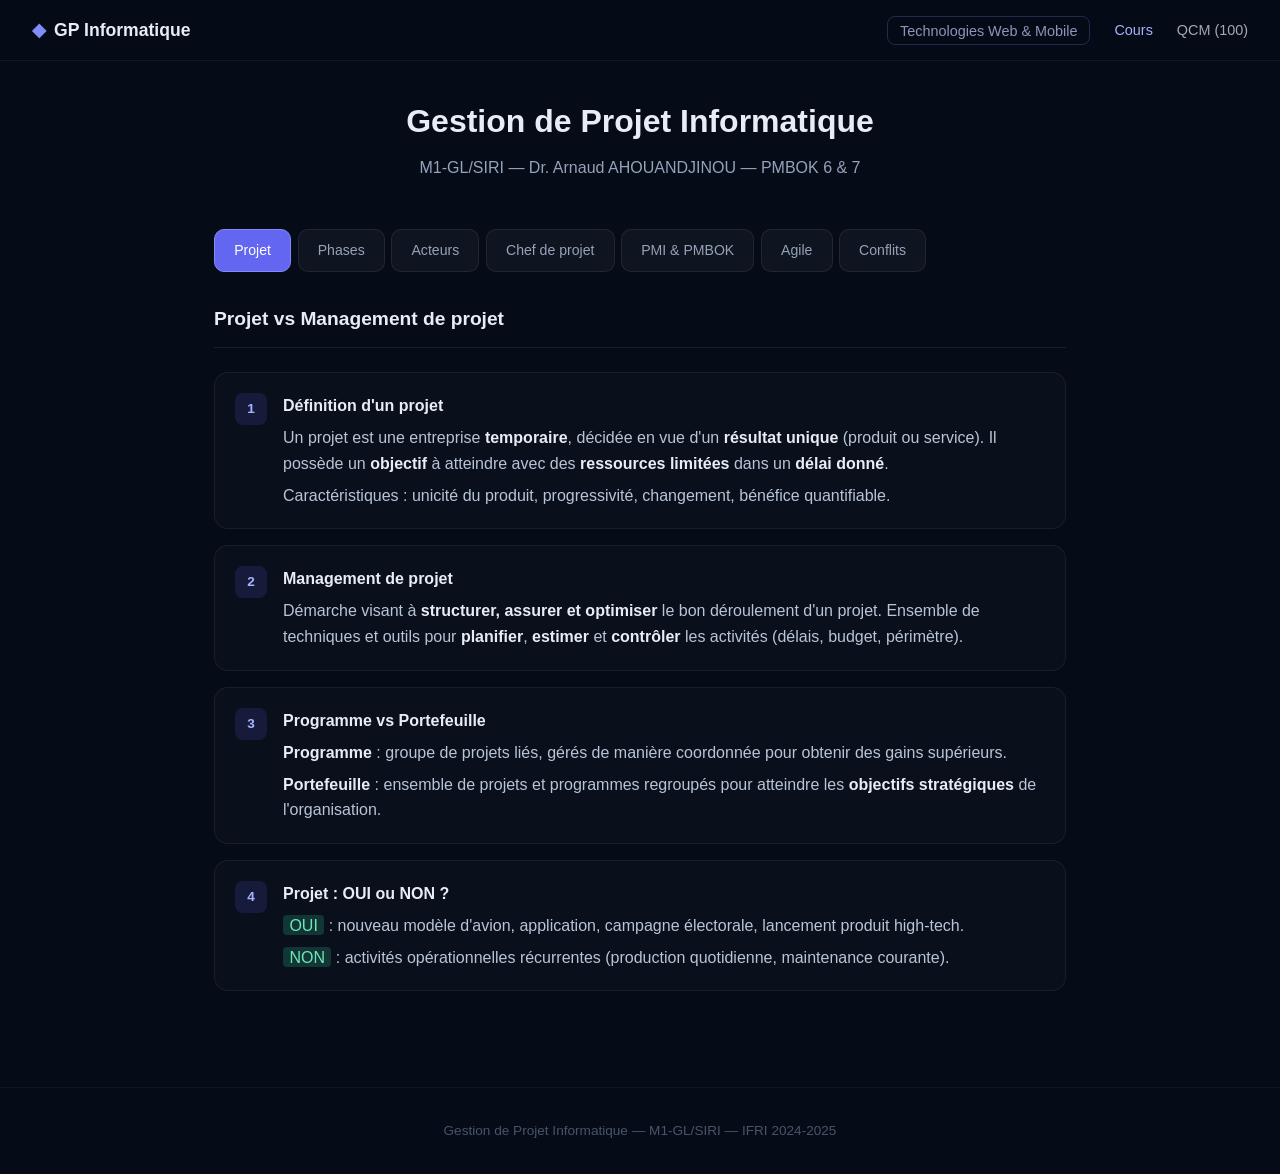
==== gp.html @ 97e02bc0 "ajout de gestion de projet" ====
<!DOCTYPE html>
<html lang="fr">
  <head>
    <meta charset="UTF-8" />
    <meta name="viewport" content="width=device-width, initial-scale=1.0" />
    <title>Gestion de Projet Informatique | M1-GL/SIRI</title>
    <link
      rel="stylesheet"
      href="https://api.fontshare.com/v2/css?f[]=satoshi@300,400,500,700,900&display=swap"
    />
    <link rel="stylesheet" href="./styles.css" />
  </head>
  <body>
    <nav class="navbar">
      <div class="navbar__brand">
        <span class="navbar__icon">&#9670;</span> GP Informatique
      </div>
      <ul class="navbar__links">
        <li><a href="index.html" class="nav-link nav-link--page">Technologies Web &amp; Mobile</a></li>
        <li><a href="#cours" class="nav-link active" data-section="cours">Cours</a></li>
        <li><a href="#qcm" class="nav-link" data-section="qcm">QCM (100)</a></li>
      </ul>
    </nav>

    <!-- COURS -->
    <section class="section" id="cours">
      <div class="section__header">
        <h2>Gestion de Projet Informatique</h2>
        <p>M1-GL/SIRI &mdash; Dr. Arnaud AHOUANDJINOU &mdash; PMBOK 6 &amp; 7</p>
      </div>

      <div class="tabs">
        <button class="tab active" data-tab="ch1">Projet</button>
        <button class="tab" data-tab="ch2">Phases</button>
        <button class="tab" data-tab="ch3">Acteurs</button>
        <button class="tab" data-tab="ch4">Chef de projet</button>
        <button class="tab" data-tab="ch5">PMI &amp; PMBOK</button>
        <button class="tab" data-tab="ch6">Agile</button>
        <button class="tab" data-tab="ch7">Conflits</button>
      </div>

      <div class="tab-panels">
        <div class="tab-panel active" id="panel-ch1">
          <h3>Projet vs Management de projet</h3>
          <div class="correction-item">
            <span class="num">1</span>
            <div>
              <strong>D&eacute;finition d'un projet</strong>
              <p>Un projet est une entreprise <strong>temporaire</strong>, d&eacute;cid&eacute;e en vue d'un <strong>r&eacute;sultat unique</strong> (produit ou service). Il poss&egrave;de un <strong>objectif</strong> &agrave; atteindre avec des <strong>ressources limit&eacute;es</strong> dans un <strong>d&eacute;lai donn&eacute;</strong>.</p>
              <p>Caract&eacute;ristiques : unicit&eacute; du produit, progressivit&eacute;, changement, b&eacute;n&eacute;fice quantifiable.</p>
            </div>
          </div>
          <div class="correction-item">
            <span class="num">2</span>
            <div>
              <strong>Management de projet</strong>
              <p>D&eacute;marche visant &agrave; <strong>structurer, assurer et optimiser</strong> le bon d&eacute;roulement d'un projet. Ensemble de techniques et outils pour <strong>planifier</strong>, <strong>estimer</strong> et <strong>contr&ocirc;ler</strong> les activit&eacute;s (d&eacute;lais, budget, p&eacute;rim&egrave;tre).</p>
            </div>
          </div>
          <div class="correction-item">
            <span class="num">3</span>
            <div>
              <strong>Programme vs Portefeuille</strong>
              <p><strong>Programme</strong> : groupe de projets li&eacute;s, g&eacute;r&eacute;s de mani&egrave;re coordonn&eacute;e pour obtenir des gains sup&eacute;rieurs.</p>
              <p><strong>Portefeuille</strong> : ensemble de projets et programmes regroup&eacute;s pour atteindre les <strong>objectifs strat&eacute;giques</strong> de l'organisation.</p>
            </div>
          </div>
          <div class="correction-item">
            <span class="num">4</span>
            <div>
              <strong>Projet : OUI ou NON ?</strong>
              <p><mark>OUI</mark> : nouveau mod&egrave;le d'avion, application, campagne &eacute;lectorale, lancement produit high-tech.</p>
              <p><mark>NON</mark> : activit&eacute;s op&eacute;rationnelles r&eacute;currentes (production quotidienne, maintenance courante).</p>
            </div>
          </div>
        </div>

        <div class="tab-panel" id="panel-ch2">
          <h3>Phases &amp; Cycle de vie</h3>
          <div class="correction-item">
            <span class="num">1</span>
            <div>
              <strong>Phase de projet</strong>
              <p>Ensemble d'activit&eacute;s li&eacute;es logiquement aboutissant &agrave; un ou plusieurs <strong>livrables</strong>. Les phases peuvent &ecirc;tre <strong>s&eacute;quentielles</strong> ou se <strong>chevaucher</strong>.</p>
            </div>
          </div>
          <div class="correction-item">
            <span class="num">2</span>
            <div>
              <strong>Porte de phase (GO-NO-GO)</strong>
              <p>Revue en fin de phase : d&eacute;cision de passer &agrave; la phase suivante, modifier ou <strong>clore le projet</strong>. &Eacute;galement appel&eacute;e porte de gouvernance ou point d'arr&ecirc;t.</p>
              <p>R&eacute;sultat possible de l'&eacute;tude de faisabilit&eacute; : <strong>d&eacute;cision de clore le projet</strong>.</p>
            </div>
          </div>
          <div class="correction-item">
            <span class="num">3</span>
            <div>
              <strong>Relations entre phases</strong>
              <p><strong>S&eacute;quentielle</strong> : r&eacute;duit l'incertitude, une phase d&eacute;marre apr&egrave;s la fin de la pr&eacute;c&eacute;dente.</p>
              <p><strong>Chevauchement</strong> : peut raccourcir l'&eacute;ch&eacute;ancier mais augmente le risque de reprises.</p>
            </div>
          </div>
        </div>

        <div class="tab-panel" id="panel-ch3">
          <h3>Acteurs du projet</h3>
          <div class="correction-item">
            <span class="num">1</span>
            <div>
              <strong>Principaux acteurs</strong>
              <p>Chef de projet, &eacute;quipe projet, <strong>sponsor/commanditaire</strong>, comit&eacute; de pilotage (COPIL), client/utilisateurs finaux, PMO, parties prenantes internes et externes, fournisseurs et sous-traitants.</p>
            </div>
          </div>
          <div class="correction-item">
            <span class="num">2</span>
            <div>
              <strong>Documents cl&eacute;s</strong>
              <p><strong>Business case</strong> : justification &eacute;conomique (TIR, VAN, ROI).</p>
              <p><strong>Charte du projet</strong> : autorise le projet, d&eacute;finit objectifs, sponsor, &eacute;quipe, niveau d'autorit&eacute; du chef de projet.</p>
              <p><strong>&Eacute;nonc&eacute; de p&eacute;rim&egrave;tre</strong> : base d'accord entre parties prenantes.</p>
            </div>
          </div>
        </div>

        <div class="tab-panel" id="panel-ch4">
          <h3>Le Chef de Projet</h3>
          <div class="correction-item">
            <span class="num">1</span>
            <div>
              <strong>R&ocirc;le</strong>
              <p>Chef d'orchestre : dirige l'&eacute;quipe pour atteindre les objectifs. Priorit&eacute; &agrave; la <strong>communication</strong> (~90% du temps). N'est pas cens&eacute; r&eacute;aliser toutes les t&acirc;ches techniques.</p>
            </div>
          </div>
          <div class="correction-item">
            <span class="num">2</span>
            <div>
              <strong>Comp&eacute;tences &amp; pouvoirs</strong>
              <p>Leadership, motivation, communication, n&eacute;gociation, r&eacute;solution de conflits, intelligence &eacute;motionnelle.</p>
              <p>Pouvoirs : position, expert, r&eacute;f&eacute;rence, r&eacute;compense, coercitif, relationnel, charismatique.</p>
            </div>
          </div>
          <div class="correction-item">
            <span class="num">3</span>
            <div>
              <strong>Motivation &amp; &eacute;quipe</strong>
              <p><strong>Objectifs SMART</strong> : Sp&eacute;cifique, Mesurable, Atteignable, R&eacute;aliste, Temporellement d&eacute;fini.</p>
              <p><strong>Maslow</strong> : pyramide des besoins. <strong>Herzberg</strong> : facteurs d'hygi&egrave;ne vs facteurs de motivation.</p>
              <p><strong>Charte d'&eacute;quipe</strong> et <strong>r&egrave;gles de base</strong> (ground rules) pour les r&eacute;unions.</p>
            </div>
          </div>
        </div>

        <div class="tab-panel" id="panel-ch5">
          <h3>PMI &amp; PMBOK</h3>
          <div class="correction-item">
            <span class="num">1</span>
            <div>
              <strong>PMI</strong>
              <p><strong>Project Management Institute</strong> : standards, publications et certifications (PMP, CAPM, etc.).</p>
            </div>
          </div>
          <div class="correction-item">
            <span class="num">2</span>
            <div>
              <strong>PMBOK 6 vs 7</strong>
              <p><strong>6&egrave;me &eacute;dition</strong> : 10 domaines de management (Int&eacute;gration, P&eacute;rim&egrave;tre, Temps, Co&ucirc;t, Qualit&eacute;, Ressources, Communications, Risques, Approvisionnement, Parties prenantes).</p>
              <p><strong>7&egrave;me &eacute;dition</strong> : 12 principes + 8 domaines de performance + 3 domaines (Personnes, Processus, Environnement commercial).</p>
            </div>
          </div>
          <div class="correction-item">
            <span class="num">3</span>
            <div>
              <strong>Code &eacute;thique</strong>
              <p>Responsabilit&eacute;, respect, &eacute;quit&eacute;, honn&ecirc;tet&eacute;. Le chef de projet agit avec int&eacute;grit&eacute; et dans l'int&eacute;r&ecirc;t du projet et des parties prenantes.</p>
            </div>
          </div>
        </div>

        <div class="tab-panel" id="panel-ch6">
          <h3>Pr&eacute;dictif vs Agile</h3>
          <div class="correction-item">
            <span class="num">1</span>
            <div>
              <strong>Approche pr&eacute;dictive (cascade)</strong>
              <p>Plan d&eacute;taill&eacute; en amont, p&eacute;rim&egrave;tre stable, phases s&eacute;quentielles. Triangle de fer : <strong>Co&ucirc;t &mdash; D&eacute;lai &mdash; P&eacute;rim&egrave;tre/Qualit&eacute;</strong>.</p>
            </div>
          </div>
          <div class="correction-item">
            <span class="num">2</span>
            <div>
              <strong>Approche Agile</strong>
              <p>Livraisons it&eacute;ratives, adaptation au changement, <strong>servant leader</strong>, backlog prioris&eacute;, sprints (timeboxing), daily stand-ups, r&eacute;trospectives.</p>
              <p><strong>KANBAN</strong> : suit le travail en cours (WIP). <strong>Scrum</strong> : framework avec r&ocirc;les, &eacute;v&eacute;nements, artefacts.</p>
            </div>
          </div>
          <div class="correction-item">
            <span class="num">3</span>
            <div>
              <strong>Hybride</strong>
              <p>Combinaison sur mesure : planification pr&eacute;dictive + r&eacute;trospectives et engagement Agile pour optimiser la performance de l'&eacute;quipe.</p>
            </div>
          </div>
        </div>

        <div class="tab-panel" id="panel-ch7">
          <h3>Gestion des conflits</h3>
          <div class="correction-item">
            <span class="num">1</span>
            <div>
              <strong>Causes de conflit</strong>
              <p>Priorit&eacute;s divergentes, ressources limit&eacute;es, styles de travail diff&eacute;rents, pressions temporelles, malentendus de communication.</p>
            </div>
          </div>
          <div class="correction-item">
            <span class="num">2</span>
            <div>
              <strong>Approches de r&eacute;solution</strong>
              <p><strong>Collaborer</strong> (gagnant-gagnant), compromis, lisser/accommoder, forcer, &eacute;viter. Le chef de projet facilite la r&eacute;solution.</p>
            </div>
          </div>
          <div class="correction-item">
            <span class="num">3</span>
            <div>
              <strong>Outils</strong>
              <p>Matrice d'Eisenhower (urgent/important), facilitation, n&eacute;gociation, intelligence &eacute;motionnelle.</p>
            </div>
          </div>
        </div>
      </div>
    </section>

    <!-- QCM -->
    <section class="section section--dark section--hidden" id="qcm">
      <div class="section__header">
        <h2>QCM &mdash; 100 questions</h2>
        <p>Examen + Rattrapage + Cours &mdash; Mode step-by-step avec score final</p>
      </div>

      <div class="progress-wrapper">
        <div class="progress-bar">
          <div class="progress-bar__fill" id="progress-fill"></div>
        </div>
        <span class="progress-text" id="progress-text">0%</span>
      </div>

      <div class="quiz-card" id="quiz-card">
        <div class="quiz-card__header">
          <span id="quiz-category" class="quiz-category"></span>
          <span id="quiz-counter" class="quiz-counter"></span>
        </div>

        <h3 id="question-text" class="quiz-card__question"></h3>
        <div id="answers" class="quiz-card__answers"></div>
        <div id="feedback" class="quiz-card__feedback" aria-live="polite"></div>

        <div class="quiz-card__actions">
          <button type="button" id="prev-btn" class="btn btn--ghost" disabled>&#8592; Pr&eacute;c&eacute;dent</button>
          <button type="button" id="validate-btn" class="btn btn--primary">Valider</button>
          <button type="button" id="next-btn" class="btn btn--ghost">Suivant &#8594;</button>
        </div>
      </div>

      <div id="result" class="quiz-result hidden">
        <div class="quiz-result__icon" id="result-icon"></div>
        <h3 id="result-title"></h3>
        <p id="result-score"></p>
        <button type="button" id="restart-btn" class="btn btn--primary">Recommencer</button>
      </div>
    </section>

    <footer class="footer">
      <p>Gestion de Projet Informatique &mdash; M1-GL/SIRI &mdash; IFRI 2024-2025</p>
    </footer>

    <script src="./gp-data.js"></script>
    <script src="./gp-script.js"></script>
  </body>
</html>
---- styles.css ----
/* ===== RESET & BASE ===== */
*,
*::before,
*::after {
  box-sizing: border-box;
  margin: 0;
  padding: 0;
}

html {
  scroll-behavior: smooth;
}

body {
  font-family: "Satoshi", -apple-system, sans-serif;
  background: #060b18;
  color: #e8ecf4;
  line-height: 1.6;
  overflow-x: hidden;
}

a {
  color: inherit;
  text-decoration: none;
}

/* ===== NAVBAR ===== */
.navbar {
  position: fixed;
  top: 0;
  left: 0;
  right: 0;
  z-index: 100;
  display: flex;
  align-items: center;
  justify-content: space-between;
  padding: 1rem 2rem;
  background: rgba(6, 11, 24, 0.85);
  backdrop-filter: blur(12px);
  border-bottom: 1px solid rgba(255, 255, 255, 0.06);
}

.navbar__brand {
  font-weight: 700;
  font-size: 1.1rem;
  display: flex;
  align-items: center;
  gap: 0.5rem;
  cursor: pointer;
}

.navbar__icon {
  color: #818cf8;
}

.navbar__links {
  list-style: none;
  display: flex;
  gap: 1.5rem;
}

.navbar__links a {
  font-size: 0.9rem;
  font-weight: 500;
  opacity: 0.7;
  transition: opacity 0.2s, color 0.2s;
}

.navbar__links a:hover {
  opacity: 1;
}

.navbar__links a.active {
  opacity: 1;
  color: #a5b4fc;
}

.navbar__links a.nav-link--page {
  color: #c7d2fe;
  border: 1px solid rgba(129, 140, 248, 0.35);
  border-radius: 8px;
  padding: 0.35rem 0.75rem;
}

.navbar__links a.nav-link--page:hover {
  background: rgba(99, 102, 241, 0.15);
  border-color: rgba(129, 140, 248, 0.6);
}


/* ===== BUTTONS ===== */
.btn {
  display: inline-flex;
  align-items: center;
  gap: 0.4rem;
  padding: 0.75rem 1.5rem;
  border-radius: 12px;
  font: inherit;
  font-weight: 600;
  font-size: 0.95rem;
  cursor: pointer;
  border: none;
  transition: all 0.2s ease;
}

.btn--primary {
  background: #6366f1;
  color: #fff;
  box-shadow: 0 4px 20px rgba(99, 102, 241, 0.3);
}

.btn--primary:hover {
  background: #4f46e5;
  transform: translateY(-1px);
  box-shadow: 0 6px 28px rgba(99, 102, 241, 0.4);
}

.btn--outline {
  background: transparent;
  color: #c7d2fe;
  border: 1px solid rgba(199, 210, 254, 0.3);
}

.btn--outline:hover {
  border-color: rgba(199, 210, 254, 0.6);
  background: rgba(199, 210, 254, 0.05);
}

.btn--ghost {
  background: rgba(255, 255, 255, 0.05);
  color: #c7d2fe;
  border: 1px solid rgba(255, 255, 255, 0.1);
}

.btn--ghost:hover:not(:disabled) {
  background: rgba(255, 255, 255, 0.1);
}

.btn:disabled {
  opacity: 0.4;
  cursor: not-allowed;
}

/* ===== SECTIONS ===== */
.section {
  padding: 5rem 1.5rem;
  max-width: 900px;
  margin: 0 auto;
}

.section--hidden {
  display: none;
}

.section:not(.section--hidden) {
  padding-top: 6rem;
}

.section--dark {
  max-width: 100%;
  background: #0a0f1f;
  padding: 5rem 1.5rem;
}

.section--dark > * {
  max-width: 900px;
  margin-left: auto;
  margin-right: auto;
}

.section__header {
  text-align: center;
  margin-bottom: 3rem;
}

.section__header h2 {
  font-size: 2rem;
  font-weight: 800;
  margin-bottom: 0.5rem;
}

.section__header p {
  color: #94a3b8;
}

/* ===== TABS ===== */
.tabs {
  display: flex;
  gap: 0.4rem;
  overflow-x: auto;
  padding-bottom: 0.5rem;
  margin-bottom: 1.5rem;
}

.tab {
  padding: 0.6rem 1.2rem;
  border-radius: 10px;
  background: rgba(255, 255, 255, 0.04);
  border: 1px solid rgba(255, 255, 255, 0.08);
  color: #94a3b8;
  font: inherit;
  font-size: 0.88rem;
  font-weight: 500;
  cursor: pointer;
  white-space: nowrap;
  transition: all 0.2s;
}

.tab:hover {
  background: rgba(255, 255, 255, 0.08);
  color: #e8ecf4;
}

.tab.active {
  background: #6366f1;
  border-color: #818cf8;
  color: #fff;
}

/* ===== TAB PANELS ===== */
.tab-panel {
  display: none;
  animation: fadeIn 0.3s ease;
}

.tab-panel.active {
  display: block;
}

@keyframes fadeIn {
  from { opacity: 0; transform: translateY(8px); }
  to { opacity: 1; transform: translateY(0); }
}

.tab-panel h3 {
  font-size: 1.2rem;
  margin-bottom: 1.5rem;
  padding-bottom: 0.75rem;
  border-bottom: 1px solid rgba(255, 255, 255, 0.08);
}

.pts {
  font-size: 0.75rem;
  font-weight: 500;
  background: rgba(99, 102, 241, 0.2);
  color: #a5b4fc;
  padding: 0.2rem 0.6rem;
  border-radius: 6px;
  margin-left: 0.5rem;
}

/* ===== CORRECTION ITEMS ===== */
.correction-item {
  display: flex;
  gap: 1rem;
  padding: 1.25rem;
  margin-bottom: 1rem;
  background: rgba(255, 255, 255, 0.02);
  border: 1px solid rgba(255, 255, 255, 0.06);
  border-radius: 14px;
  transition: border-color 0.2s;
}

.correction-item:hover {
  border-color: rgba(99, 102, 241, 0.3);
}

.num {
  flex-shrink: 0;
  width: 2rem;
  height: 2rem;
  display: flex;
  align-items: center;
  justify-content: center;
  border-radius: 8px;
  background: rgba(99, 102, 241, 0.15);
  color: #a5b4fc;
  font-weight: 700;
  font-size: 0.85rem;
}

.correction-item p {
  margin-top: 0.4rem;
  color: #b8c5d6;
}

.correction-item strong {
  color: #e8ecf4;
}

.correction-item code {
  background: rgba(99, 102, 241, 0.12);
  padding: 0.15rem 0.4rem;
  border-radius: 5px;
  font-size: 0.88em;
  color: #c7d2fe;
}

.correction-item pre {
  background: #0c1225;
  border: 1px solid rgba(255, 255, 255, 0.06);
  border-radius: 10px;
  padding: 1rem;
  overflow-x: auto;
  margin-top: 0.75rem;
  font-size: 0.85rem;
  line-height: 1.5;
}

.correction-item mark {
  background: rgba(52, 211, 153, 0.2);
  color: #6ee7b7;
  padding: 0.1rem 0.4rem;
  border-radius: 4px;
}

.note {
  background: rgba(251, 191, 36, 0.08);
  border: 1px solid rgba(251, 191, 36, 0.2);
  border-radius: 10px;
  padding: 0.75rem 1rem;
  margin-bottom: 1.5rem;
  font-size: 0.9rem;
  color: #fbbf24;
}

/* ===== UML BOX ===== */
.uml-box {
  border: 2px solid #6366f1;
  border-radius: 10px;
  overflow: hidden;
  margin-top: 0.75rem;
  max-width: 320px;
}

.uml-title {
  background: #6366f1;
  color: #fff;
  font-weight: 700;
  text-align: center;
  padding: 0.5rem;
}

.uml-section {
  padding: 0.75rem 1rem;
  border-top: 1px solid rgba(99, 102, 241, 0.3);
  font-family: monospace;
  font-size: 0.82rem;
  line-height: 1.6;
  color: #c7d2fe;
}

/* ===== QUIZ SELECTOR ===== */
.quiz-selector {
  display: grid;
  grid-template-columns: repeat(auto-fit, minmax(250px, 1fr));
  gap: 1rem;
  margin-bottom: 2rem;
}

.quiz-tab {
  display: flex;
  align-items: center;
  gap: 1rem;
  padding: 1.25rem;
  border-radius: 14px;
  background: rgba(255, 255, 255, 0.03);
  border: 1px solid rgba(255, 255, 255, 0.08);
  cursor: pointer;
  font: inherit;
  color: #94a3b8;
  text-align: left;
  transition: all 0.25s ease;
}

.quiz-tab:hover {
  background: rgba(255, 255, 255, 0.06);
  border-color: rgba(99, 102, 241, 0.3);
}

.quiz-tab.active {
  background: rgba(99, 102, 241, 0.1);
  border-color: #6366f1;
  color: #e8ecf4;
}

.quiz-tab__icon {
  font-size: 1.8rem;
}

.quiz-tab__label {
  font-weight: 600;
  font-size: 0.95rem;
}

.quiz-tab__label small {
  font-weight: 400;
  color: #64748b;
}

/* ===== PROGRESS BAR ===== */
.progress-wrapper {
  display: flex;
  align-items: center;
  gap: 1rem;
  margin-bottom: 2rem;
}

.progress-bar {
  flex: 1;
  height: 8px;
  background: rgba(255, 255, 255, 0.06);
  border-radius: 99px;
  overflow: hidden;
}

.progress-bar__fill {
  height: 100%;
  width: 0%;
  background: linear-gradient(90deg, #6366f1, #8b5cf6);
  border-radius: 99px;
  transition: width 0.4s ease;
}

.progress-text {
  font-size: 0.85rem;
  font-weight: 600;
  color: #a5b4fc;
  min-width: 3rem;
  text-align: right;
}

/* ===== QUIZ CARD ===== */
.quiz-card {
  background: rgba(255, 255, 255, 0.03);
  border: 1px solid rgba(255, 255, 255, 0.08);
  border-radius: 20px;
  padding: 2rem;
  animation: fadeIn 0.3s ease;
}

.quiz-card__header {
  display: flex;
  justify-content: space-between;
  align-items: center;
  margin-bottom: 1.5rem;
}

.quiz-category {
  font-size: 0.8rem;
  font-weight: 600;
  color: #818cf8;
  text-transform: uppercase;
  letter-spacing: 0.05em;
}

.quiz-counter {
  font-size: 0.85rem;
  color: #64748b;
  font-weight: 500;
}

.quiz-card__question {
  font-size: 1.2rem;
  font-weight: 700;
  margin-bottom: 1.5rem;
  line-height: 1.4;
}

/* ===== ANSWERS ===== */
.quiz-card__answers {
  display: grid;
  gap: 0.7rem;
  margin-bottom: 1.5rem;
}

.answer-option {
  display: flex;
  align-items: center;
  gap: 0.8rem;
  padding: 0.9rem 1.2rem;
  border-radius: 12px;
  background: rgba(255, 255, 255, 0.02);
  border: 1px solid rgba(255, 255, 255, 0.08);
  cursor: pointer;
  transition: all 0.2s ease;
}

.answer-option:hover {
  background: rgba(255, 255, 255, 0.05);
  border-color: rgba(99, 102, 241, 0.3);
}

.answer-option.selected {
  background: rgba(99, 102, 241, 0.1);
  border-color: #6366f1;
}

.answer-option.correct {
  background: rgba(52, 211, 153, 0.1);
  border-color: #34d399;
}

.answer-option.wrong {
  background: rgba(248, 113, 113, 0.1);
  border-color: #f87171;
}

.answer-option input[type="radio"] {
  display: none;
}

.answer-option__radio {
  width: 20px;
  height: 20px;
  border-radius: 50%;
  border: 2px solid rgba(255, 255, 255, 0.2);
  flex-shrink: 0;
  display: flex;
  align-items: center;
  justify-content: center;
  transition: all 0.2s;
}

.answer-option.selected .answer-option__radio {
  border-color: #6366f1;
  background: #6366f1;
}

.answer-option.correct .answer-option__radio {
  border-color: #34d399;
  background: #34d399;
}

.answer-option.wrong .answer-option__radio {
  border-color: #f87171;
  background: #f87171;
}

.answer-option__text {
  font-size: 0.95rem;
  font-weight: 500;
}

/* ===== FEEDBACK ===== */
.quiz-card__feedback {
  min-height: 2.5rem;
  display: flex;
  align-items: center;
  gap: 0.5rem;
  padding: 0.75rem 1rem;
  border-radius: 10px;
  font-weight: 500;
  font-size: 0.9rem;
  margin-bottom: 1rem;
  opacity: 0;
  transition: opacity 0.3s;
}

.quiz-card__feedback.visible {
  opacity: 1;
}

.quiz-card__feedback.success {
  background: rgba(52, 211, 153, 0.1);
  color: #6ee7b7;
  border: 1px solid rgba(52, 211, 153, 0.2);
}

.quiz-card__feedback.error {
  background: rgba(248, 113, 113, 0.1);
  color: #fca5a5;
  border: 1px solid rgba(248, 113, 113, 0.2);
}

.quiz-card__feedback.warning {
  background: rgba(251, 191, 36, 0.1);
  color: #fbbf24;
  border: 1px solid rgba(251, 191, 36, 0.2);
}

/* ===== QUIZ ACTIONS ===== */
.quiz-card__actions {
  display: flex;
  gap: 0.8rem;
  justify-content: space-between;
}

/* ===== QUIZ RESULT ===== */
.quiz-result {
  text-align: center;
  padding: 3rem 2rem;
  background: rgba(255, 255, 255, 0.03);
  border: 1px solid rgba(255, 255, 255, 0.08);
  border-radius: 20px;
  animation: fadeIn 0.4s ease;
}

.quiz-result.hidden {
  display: none;
}

.quiz-result__icon {
  font-size: 3.5rem;
  margin-bottom: 1rem;
}

.quiz-result h3 {
  font-size: 1.5rem;
  margin-bottom: 0.5rem;
}

.quiz-result p {
  color: #94a3b8;
  margin-bottom: 1.5rem;
  font-size: 1.1rem;
}

/* ===== FOOTER ===== */
.footer {
  text-align: center;
  padding: 2rem;
  color: #475569;
  font-size: 0.85rem;
  border-top: 1px solid rgba(255, 255, 255, 0.04);
}

/* ===== RESPONSIVE ===== */
@media (max-width: 640px) {
  .navbar {
    padding: 0.8rem 1rem;
  }

  .hero {
    min-height: 80vh;
    padding: 5rem 1rem 3rem;
  }

  .section {
    padding: 3rem 1rem;
  }

  .quiz-card {
    padding: 1.25rem;
  }

  .quiz-card__actions {
    flex-wrap: wrap;
  }

  .quiz-card__actions .btn {
    flex: 1;
    justify-content: center;
  }

  .tabs {
    gap: 0.3rem;
  }

  .tab {
    padding: 0.5rem 0.8rem;
    font-size: 0.8rem;
  }

  .correction-item {
    flex-direction: column;
    gap: 0.6rem;
  }
}
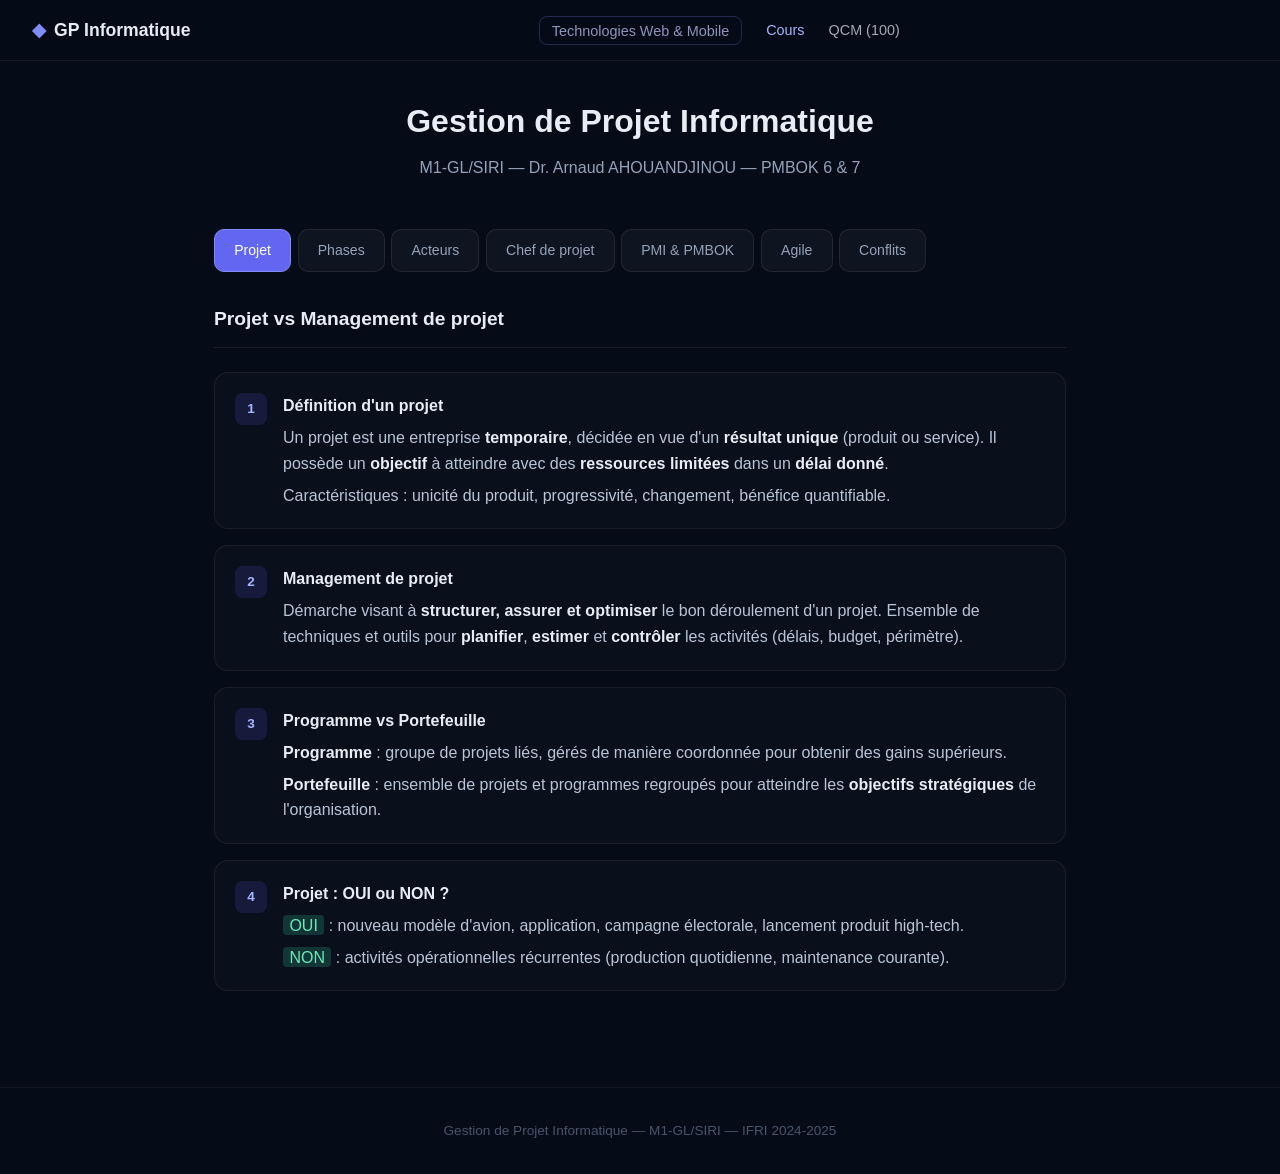
==== commit d049485c: "menu" ====
--- a/gp.html
+++ b/gp.html
@@ -15,7 +15,18 @@
       <div class="navbar__brand">
         <span class="navbar__icon">&#9670;</span> GP Informatique
       </div>
-      <ul class="navbar__links">
+      <button
+        class="navbar__toggle"
+        type="button"
+        aria-label="Ouvrir le menu"
+        aria-expanded="false"
+        aria-controls="navbar-menu"
+      >
+        <span class="navbar__toggle-bar"></span>
+        <span class="navbar__toggle-bar"></span>
+        <span class="navbar__toggle-bar"></span>
+      </button>
+      <ul class="navbar__links" id="navbar-menu">
         <li><a href="index.html" class="nav-link nav-link--page">Technologies Web &amp; Mobile</a></li>
         <li><a href="#cours" class="nav-link active" data-section="cours">Cours</a></li>
         <li><a href="#qcm" class="nav-link" data-section="qcm">QCM (100)</a></li>
@@ -272,6 +283,7 @@
       <p>Gestion de Projet Informatique &mdash; M1-GL/SIRI &mdash; IFRI 2024-2025</p>
     </footer>
 
+    <script src="./nav.js"></script>
     <script src="./gp-data.js"></script>
     <script src="./gp-script.js"></script>
   </body>
--- a/styles.css
+++ b/styles.css
@@ -85,6 +85,45 @@
 .navbar__links a.nav-link--page:hover {
   background: rgba(99, 102, 241, 0.15);
   border-color: rgba(129, 140, 248, 0.6);
+}
+
+.navbar__toggle {
+  display: none;
+  flex-direction: column;
+  justify-content: center;
+  gap: 5px;
+  width: 2.5rem;
+  height: 2.5rem;
+  padding: 0.4rem;
+  border: 1px solid rgba(255, 255, 255, 0.12);
+  border-radius: 10px;
+  background: rgba(255, 255, 255, 0.04);
+  cursor: pointer;
+}
+
+.navbar__toggle-bar {
+  display: block;
+  width: 100%;
+  height: 2px;
+  background: #e8ecf4;
+  border-radius: 2px;
+  transition: transform 0.25s ease, opacity 0.2s ease;
+}
+
+.navbar--open .navbar__toggle-bar:nth-child(1) {
+  transform: translateY(7px) rotate(45deg);
+}
+
+.navbar--open .navbar__toggle-bar:nth-child(2) {
+  opacity: 0;
+}
+
+.navbar--open .navbar__toggle-bar:nth-child(3) {
+  transform: translateY(-7px) rotate(-45deg);
+}
+
+body.menu-open {
+  overflow: hidden;
 }
 
 
@@ -626,6 +665,73 @@
 }
 
 /* ===== RESPONSIVE ===== */
+@media (max-width: 768px) {
+  .navbar__toggle {
+    display: flex;
+    position: relative;
+    z-index: 101;
+  }
+
+  .navbar__links {
+    position: fixed;
+    top: 3.75rem;
+    right: 0;
+    width: min(280px, 85vw);
+    height: calc(100vh - 3.75rem);
+    height: calc(100dvh - 3.75rem);
+    flex-direction: column;
+    gap: 0;
+    padding: 1.5rem 1.25rem 2rem;
+    background: rgba(10, 15, 31, 0.98);
+    border-left: 1px solid rgba(255, 255, 255, 0.08);
+    box-shadow: -8px 0 32px rgba(0, 0, 0, 0.4);
+    transform: translateX(100%);
+    transition: transform 0.3s ease;
+    z-index: 99;
+  }
+
+  .navbar--open .navbar__links {
+    transform: translateX(0);
+  }
+
+  .navbar__links li {
+    width: 100%;
+    border-bottom: 1px solid rgba(255, 255, 255, 0.06);
+  }
+
+  .navbar__links a {
+    display: block;
+    padding: 1rem 0.25rem;
+    font-size: 1rem;
+    opacity: 1;
+  }
+
+  .navbar__links a.nav-link--page {
+    margin-top: 0.5rem;
+    padding: 0.85rem 1rem;
+    text-align: center;
+  }
+
+  .navbar__links a.active {
+    color: #a5b4fc;
+  }
+
+  .navbar__overlay {
+    position: fixed;
+    inset: 0;
+    background: rgba(0, 0, 0, 0.55);
+    opacity: 0;
+    visibility: hidden;
+    transition: opacity 0.3s ease, visibility 0.3s ease;
+    z-index: 98;
+  }
+
+  .navbar--open .navbar__overlay {
+    opacity: 1;
+    visibility: visible;
+  }
+}
+
 @media (max-width: 640px) {
   .navbar {
     padding: 0.8rem 1rem;
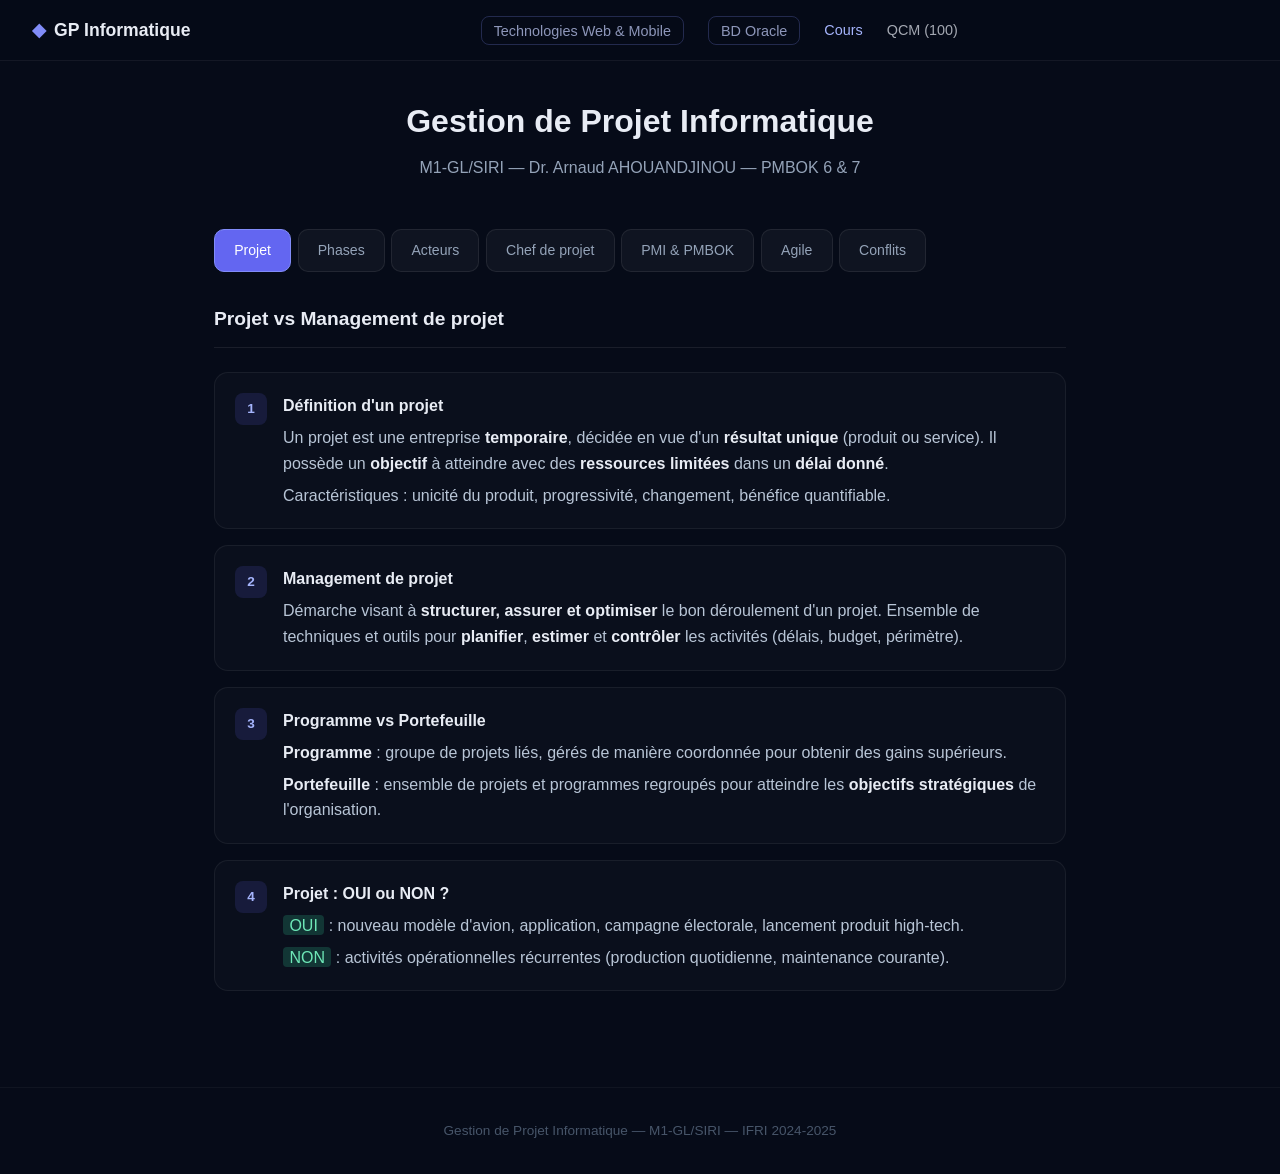
==== commit 3582f772: "menu" ====
--- a/gp.html
+++ b/gp.html
@@ -28,6 +28,7 @@
       </button>
       <ul class="navbar__links" id="navbar-menu">
         <li><a href="index.html" class="nav-link nav-link--page">Technologies Web &amp; Mobile</a></li>
+        <li><a href="oracle.html" class="nav-link nav-link--page">BD Oracle</a></li>
         <li><a href="#cours" class="nav-link active" data-section="cours">Cours</a></li>
         <li><a href="#qcm" class="nav-link" data-section="qcm">QCM (100)</a></li>
       </ul>
--- a/styles.css
+++ b/styles.css
@@ -653,6 +653,49 @@
   color: #94a3b8;
   margin-bottom: 1.5rem;
   font-size: 1.1rem;
+}
+
+/* ===== RESOURCE CARDS ===== */
+.resource-grid {
+  display: grid;
+  grid-template-columns: repeat(auto-fill, minmax(220px, 1fr));
+  gap: 1.25rem;
+  max-width: 900px;
+  margin: 0 auto;
+}
+
+.resource-card {
+  display: flex;
+  flex-direction: column;
+  gap: 0.4rem;
+  padding: 1.5rem 1.25rem;
+  background: rgba(255, 255, 255, 0.03);
+  border: 1px solid rgba(255, 255, 255, 0.08);
+  border-radius: 14px;
+  text-decoration: none;
+  color: inherit;
+  transition: transform 0.2s ease, border-color 0.2s ease, background 0.2s ease;
+}
+
+.resource-card:hover {
+  transform: translateY(-3px);
+  border-color: rgba(99, 102, 241, 0.5);
+  background: rgba(99, 102, 241, 0.08);
+}
+
+.resource-card__icon {
+  font-size: 1.75rem;
+  margin-bottom: 0.25rem;
+}
+
+.resource-card__title {
+  font-weight: 700;
+  font-size: 1.05rem;
+}
+
+.resource-card__desc {
+  color: #94a3b8;
+  font-size: 0.85rem;
 }
 
 /* ===== FOOTER ===== */
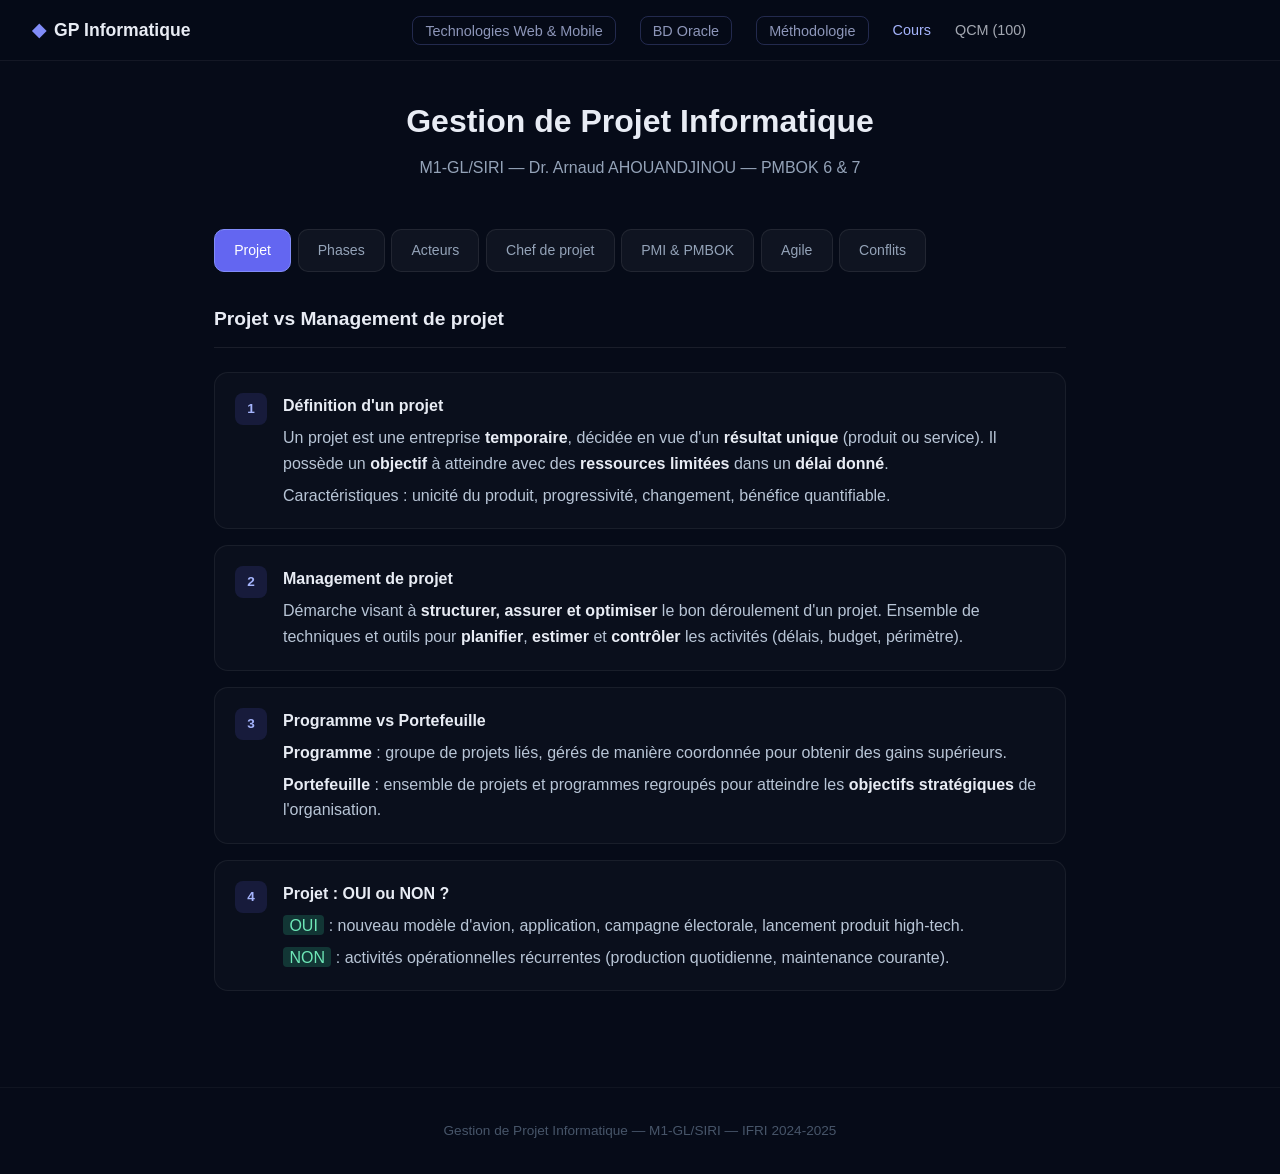
==== commit d0ee96ef: "mdl" ====
--- a/gp.html
+++ b/gp.html
@@ -29,8 +29,10 @@
       <ul class="navbar__links" id="navbar-menu">
         <li><a href="index.html" class="nav-link nav-link--page">Technologies Web &amp; Mobile</a></li>
         <li><a href="oracle.html" class="nav-link nav-link--page">BD Oracle</a></li>
+        <li><a href="methodologie.html" class="nav-link nav-link--page">M&eacute;thodologie</a></li>
         <li><a href="#cours" class="nav-link active" data-section="cours">Cours</a></li>
         <li><a href="#qcm" class="nav-link" data-section="qcm">QCM (100)</a></li>
+        <!-- 40 TD + 16 Rattrapage + 44 Cours -->
       </ul>
     </nav>
 
--- a/styles.css
+++ b/styles.css
@@ -545,7 +545,8 @@
   border-color: #f87171;
 }
 
-.answer-option input[type="radio"] {
+.answer-option input[type="radio"],
+.answer-option input[type="checkbox"] {
   display: none;
 }
 
@@ -561,19 +562,45 @@
   transition: all 0.2s;
 }
 
-.answer-option.selected .answer-option__radio {
+.answer-option__check {
+  width: 20px;
+  height: 20px;
+  border-radius: 5px;
+  border: 2px solid rgba(255, 255, 255, 0.2);
+  flex-shrink: 0;
+  display: flex;
+  align-items: center;
+  justify-content: center;
+  transition: all 0.2s;
+}
+
+.answer-option.selected .answer-option__radio,
+.answer-option.selected .answer-option__check {
   border-color: #6366f1;
   background: #6366f1;
 }
 
-.answer-option.correct .answer-option__radio {
+.answer-option.correct .answer-option__radio,
+.answer-option.correct .answer-option__check {
   border-color: #34d399;
   background: #34d399;
 }
 
-.answer-option.wrong .answer-option__radio {
+.answer-option.wrong .answer-option__radio,
+.answer-option.wrong .answer-option__check {
   border-color: #f87171;
   background: #f87171;
+}
+
+.quiz-card__hint {
+  font-size: 0.85rem;
+  color: #818cf8;
+  background: rgba(99, 102, 241, 0.08);
+  border: 1px solid rgba(99, 102, 241, 0.2);
+  border-radius: 8px;
+  padding: 0.5rem 0.85rem;
+  margin-bottom: 0.75rem;
+  font-weight: 500;
 }
 
 .answer-option__text {
@@ -708,6 +735,28 @@
 }
 
 /* ===== RESPONSIVE ===== */
+@media (max-width: 1120px) and (min-width: 769px) {
+  .navbar {
+    padding: 0.9rem 1rem;
+  }
+
+  .navbar__brand {
+    font-size: 0.95rem;
+  }
+
+  .navbar__links {
+    gap: 0.55rem;
+  }
+
+  .navbar__links a {
+    font-size: 0.82rem;
+  }
+
+  .navbar__links a.nav-link--page {
+    padding: 0.3rem 0.55rem;
+  }
+}
+
 @media (max-width: 768px) {
   .navbar__toggle {
     display: flex;
